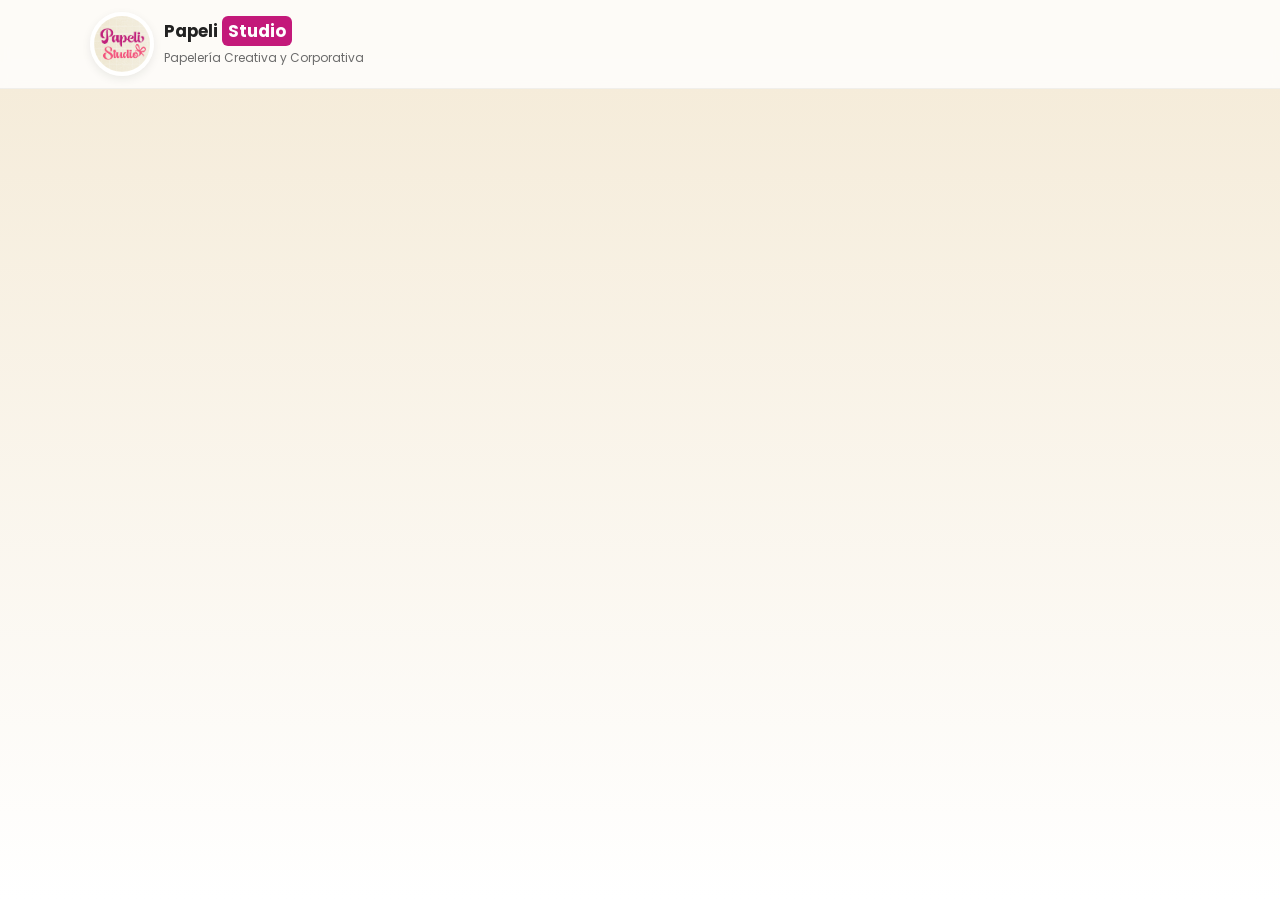
==== Login.html @ 356058ea "Avance Login" ====
<!DOCTYPE html>
<html lang="en">
<head>
    <meta charset="utf-8" />
    <meta name="viewport" content="width=device-width,initial-scale=1" />
    <title>Papeli Studio</title>
    <meta name="description" content="Papeli Studio — Papelería creativa y corporativa. Diseños, sublimación y regalos personalizados." />

    <!-- Google Fonts -->
    <link href="https://fonts.googleapis.com/css2?family=Pacifico&family=Poppins:wght@300;400;600;700&display=swap" rel="stylesheet">

    <!-- Swiper CSS -->
    <link rel="stylesheet" href="https://unpkg.com/swiper@9/swiper-bundle.min.css"/>

    <!-- Font Awesome for icons -->
    <link rel="stylesheet" href="https://cdnjs.cloudflare.com/ajax/libs/font-awesome/6.5.0/css/all.min.css" integrity="sha512-..." crossorigin="anonymous" referrerpolicy="no-referrer" />

    <!-- Your styles -->
    <link rel="stylesheet" href="papeli.css" />
</head>
<body>
    <!-- NAV -->
    <header class="header">
    <div class="container nav-wrap">
        <div class="brand">
        <img src="FOTO DE PERFIL.jpg" alt="Papeli Studio logo" class="logo"/>
        <div class="brand-text">
            <span class="brand-name">Papeli<span class="brand-accent">Studio</span></span>
            <small class="brand-sub">Papelería Creativa y Corporativa</small>
        </div>
        </div>
</body>
</html>
---- papeli.css ----
:root{
  --magenta: #c3197a;      /* deep magenta (logo) */
  --pink: #ff6b93;         /* lighter pink accent */
  --beige: #f4ead6;        /* background */
  --muted: #6b6b6b;
  --white: #ffffff;
  --max-width: 1100px;
  --radius: 14px;
}

*{box-sizing:border-box}
html,body{height:100%}
body{
  margin:0;
  font-family: 'Poppins', system-ui, -apple-system, "Segoe UI", Roboto, "Helvetica Neue", Arial;
  color:#222;
  background: linear-gradient(180deg,var(--beige) 0%, #fff 100%);
  -webkit-font-smoothing:antialiased;
  -moz-osx-font-smoothing:grayscale;
  line-height:1.5;
}

/* Container */
.container{
  width:90%;
  max-width:var(--max-width);
  margin:0 auto;
}

/* HEADER */
.header{
  background: rgba(255,255,255,0.8);
  backdrop-filter: blur(4px);
  position: sticky;
  top:0;
  z-index:60;
  border-bottom: 1px solid rgba(0,0,0,0.05);
}

.nav-wrap{
  display:flex;
  align-items:center;
  justify-content:space-between;
  gap:1rem;
  padding:12px 0;
}

/* Brand */
.brand{
  display:flex;
  align-items:center;
  gap:10px;
}
.logo{
  width:64px;
  height:64px;
  object-fit:cover;
  border-radius:50%;
  border:4px solid rgba(255,255,255,0.9);
  box-shadow:0 3px 10px rgba(0,0,0,0.08);
}
.brand-name{
  font-weight:700;
  display:block;
  font-size:1.05rem;
  text-transform:none;
}
.brand-accent{
  color:var(--white);
  background:var(--magenta);
  padding:3px 6px;
  border-radius:6px;
  margin-left:4px;
  font-weight:700;
  color:#fff;
  font-family: 'Poppins', sans-serif;
}
.brand-sub{
  font-size:0.75rem;
  color:var(--muted);
}

/* NAV */
.nav ul{
  list-style:none;
  display:flex;
  gap:18px;
  margin:0;
  padding:0;
}
.nav a{
  text-decoration:none;
  color:#222;
  font-weight:600;
  font-size:0.95rem;
  transition: all .18s ease;
}
.nav a:hover{ color:var(--magenta); transform:translateY(-2px); }

.nav-actions{ display:flex; align-items:center; gap:8px; }
.btn{
  display:inline-flex;
  align-items:center;
  justify-content:center;
  gap:8px;
  padding:9px 14px;
  border-radius:10px;
  text-decoration:none;
  font-weight:600;
  cursor:pointer;
}
.btn.primary{
  background: linear-gradient(90deg,var(--magenta), var(--pink));
  color:var(--white);
  box-shadow: 0 6px 18px rgba(195,25,122,0.15);
}
.btn.outline{
  background:transparent;
  border:2px solid rgba(0,0,0,0.06);
  color:#333;
}
.btn.login{
  border: 1px solid rgba(0,0,0,0.07);
  padding:8px 12px;
  border-radius:8px;
  background:transparent;
}

/* Hamburger */
.hamburger{ display:none; background:none; border:0; cursor:pointer; padding:8px; }
.hamburger span{ display:block; width:22px; height:2px; background:#333; margin:4px 0; border-radius:2px; }

/* HERO */
.hero{
  padding:56px 0 36px;
  text-align:center;
}
.hero-inner{ padding:36px 0; }
.hero-title{
  font-family: 'Pacifico', cursive;
  font-size: clamp(2rem, 6vw, 4.25rem);
  margin:0;
  color:var(--magenta);
  letter-spacing: -1px;
}
.hero-sub{
  color:var(--muted);
  font-size:1.05rem;
  margin-top:10px;
  margin-bottom:18px;
}

/* SECTIONS */
.section{
  padding:48px 0;
}
.section-title{
  font-size:1.6rem;
  margin:0 0 18px;
  color:#222;
}

/* PRODUCTS / Swiper */
.swiper{
  padding:24px 0 36px;
}
.swiper-wrapper{ align-items:stretch; }
.card{
  background: #fff;
  border-radius: var(--radius);
  overflow:hidden;
  box-shadow: 0 8px 24px rgba(0,0,0,0.06);
  display:flex;
  flex-direction:column;
  height:100%;
}
.card img{ width:100%; height:220px; object-fit:contain; background-color:#fff; display:block; }
.card figcaption{ padding:14px; display:flex; flex-direction:column; gap:6px; flex:1; }
.card h3{ margin:0; font-size:1.05rem; }
.card p{ margin:0; color:var(--muted); font-size:0.93rem; }
.price{ margin-top:auto; font-weight:700; color:var(--magenta); }

/* ABOUT */
.about-grid{
  display:grid;
  grid-template-columns: 1fr 1fr;
  gap:28px;
  align-items:center;
}
.about-text p{ color:var(--muted); }
.about-list{ padding-left:18px; color:var(--muted); }

/* CONTACT GRID */
.contact-grid{
  display:grid;
  grid-template-columns: 1fr 1fr;
  gap:28px;
  align-items:start;
}
.contact-form{ display:flex; flex-direction:column; gap:12px; background:#fff; padding:18px; border-radius:12px; box-shadow: 0 8px 20px rgba(0,0,0,0.05); }
.contact-form label{ font-size:0.9rem; color:#333; display:block; }
.contact-form input, .contact-form textarea{
  width:100%;
  padding:10px 12px;
  border-radius:8px;
  border:1px solid rgba(0,0,0,0.08);
  font-family:inherit;
}
.contact-links {
  display: flex;
  flex-direction: column; /* 🔽 los pone uno debajo del otro */
  align-items: flex-start; /* alinea a la izquierda */
  gap: 10px; /* espacio entre Instagram y WhatsApp */
}

.contact-links .social {
  color: #333;
  text-decoration: none;
  font-size: 1.1rem;
  display: flex;
  align-items: center;
  gap: 8px;
  transition: color 0.3s ease;
}

.contact-links .social:hover {
  color: #ff7bbf; /* 💖 color del estilo Papeli Studio */
}


/* FOOTER */
.footer{
  background: #fff;
  padding:28px 0 12px;
  border-top:1px solid rgba(0,0,0,0.04);
  margin-top:30px;
}
.footer-grid{
  display:flex;
  justify-content:space-between;
  gap:20px;
  align-items:center;
}
.footer-links a{ display:block; text-decoration:none; color:var(--muted); margin-bottom:6px; }
.social-row a{ margin-right:10px; color:var(--magenta); font-size:1.2rem; }
.brand-foot{ margin:0; color:var(--muted); }

/* copyright */
.copyright{ margin-top:12px; color:var(--muted); font-size:0.9rem; text-align:center; }

/* WhatsApp floating */
.whatsapp-float{
  position:fixed;
  right:18px;
  bottom:20px;
  background: linear-gradient(180deg,var(--magenta), var(--pink));
  color:#fff;
  width:56px;
  height:56px;
  border-radius:50%;
  display:flex;
  align-items:center;
  justify-content:center;
  box-shadow: 0 8px 20px rgba(0,0,0,0.18);
  z-index:120;
  text-decoration:none;
  transition: transform .18s ease;
}
.whatsapp-float:hover{ transform:translateY(-5px); }

/* Ajuste de la imagen en la sección Quiénes Somos */
.about-image {
  display: flex;
  align-items: center;
  justify-content: center;
  margin-top: 40px;
}

.about-image img {
  width: 100%;
  max-width: 500px;         /* evita que se agrande demasiado */
  height: auto;
  border-radius: 20px;      /* bordes suaves tipo Papeli Studio */
  object-fit: cover;        /* mantiene proporción y llena el espacio */
  box-shadow: 0 8px 25px rgba(0, 0, 0, 0.08); /* sombra suave */
  transition: transform 0.3s ease;
}

.about-image img:hover {
  transform: scale(1.03);   /* pequeño efecto al pasar el mouse */
}




/* Responsive */
@media (max-width:900px){
  .about-grid{ grid-template-columns: 1fr; }
  .contact-grid{ grid-template-columns: 1fr; }
  .nav ul{ display:none; }
  .hamburger{ display:block; }
  .nav.open ul{ display:flex; flex-direction:column; gap:10px; background: #fff; position:absolute; right:14px; top:74px; padding:12px; border-radius:10px; box-shadow:0 12px 30px rgba(0,0,0,0.08); }
  .nav.open ul a{ font-weight:600; }
}

/* Small devices */
@media (max-width:480px){
  .brand-name{ font-size:0.95rem; }
  .hero-sub{ font-size:0.95rem; }
  .btn{ padding:8px 10px; font-size:0.95rem; }
}


@media (max-width: 900px) {
  .about-image img {
    max-width: 90%;
    margin-top: 20px;
  }
}
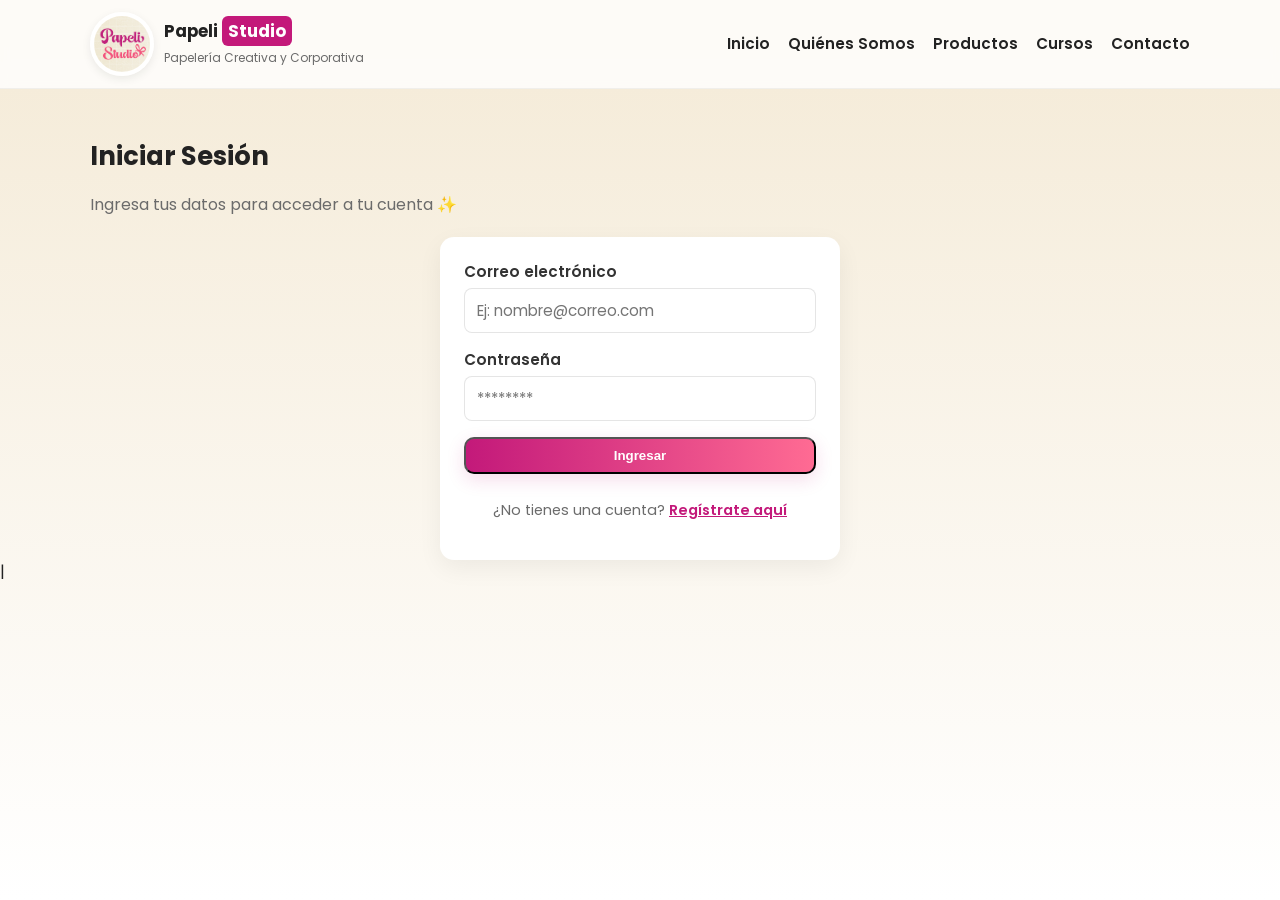
==== commit 7242287f: "Creacion Registro y avance con login" ====
--- a/Login.html
+++ b/Login.html
@@ -1,33 +1,68 @@
 <!DOCTYPE html>
-<html lang="en">
+<html lang="es">
 <head>
     <meta charset="utf-8" />
-    <meta name="viewport" content="width=device-width,initial-scale=1" />
-    <title>Papeli Studio</title>
-    <meta name="description" content="Papeli Studio — Papelería creativa y corporativa. Diseños, sublimación y regalos personalizados." />
+    <meta name="viewport" content="width=device-width, initial-scale=1" />
+    <title>Iniciar Sesión — Papeli Studio</title>
+    <meta name="description" content="Inicia sesión en Papeli Studio para acceder a tus pedidos y cursos personalizados.">
 
-    <!-- Google Fonts -->
+    <!-- Fuentes y estilos -->
     <link href="https://fonts.googleapis.com/css2?family=Pacifico&family=Poppins:wght@300;400;600;700&display=swap" rel="stylesheet">
+    <link rel="stylesheet" href="https://unpkg.com/swiper@9/swiper-bundle.min.css"/>
+    <link rel="stylesheet" href="https://cdnjs.cloudflare.com/ajax/libs/font-awesome/6.5.0/css/all.min.css" crossorigin="anonymous" />
+    <link rel="stylesheet" href="papeli.css" />
+    </head>
+    <body>
 
-    <!-- Swiper CSS -->
-    <link rel="stylesheet" href="https://unpkg.com/swiper@9/swiper-bundle.min.css"/>
-
-    <!-- Font Awesome for icons -->
-    <link rel="stylesheet" href="https://cdnjs.cloudflare.com/ajax/libs/font-awesome/6.5.0/css/all.min.css" integrity="sha512-..." crossorigin="anonymous" referrerpolicy="no-referrer" />
-
-    <!-- Your styles -->
-    <link rel="stylesheet" href="papeli.css" />
-</head>
-<body>
     <!-- NAV -->
     <header class="header">
-    <div class="container nav-wrap">
+        <div class="container nav-wrap">
         <div class="brand">
-        <img src="FOTO DE PERFIL.jpg" alt="Papeli Studio logo" class="logo"/>
-        <div class="brand-text">
+            <img src="FOTO DE PERFIL.jpg" alt="Papeli Studio logo" class="logo"/>
+            <div class="brand-text">
             <span class="brand-name">Papeli<span class="brand-accent">Studio</span></span>
             <small class="brand-sub">Papelería Creativa y Corporativa</small>
+            </div>
         </div>
+        <nav class="nav" id="nav">
+            <ul>
+            <li><a href="index.html">Inicio</a></li>
+            <li><a href="#about">Quiénes Somos</a></li>
+            <li><a href="#products">Productos</a></li>
+            <li><a href="#courses">Cursos</a></li>
+            <li><a href="#contact">Contacto</a></li>
+            </ul>
+        </nav>
         </div>
+    </header>
+
+    <!-- LOGIN -->
+    <section class="section" id="login">
+        <div class="container">
+            <h2 class="section-title">Iniciar Sesión</h2>
+            <p style="color: var(--muted); margin-bottom: 20px;">
+                Ingresa tus datos para acceder a tu cuenta ✨
+            </p>
+
+            <form class="login-form" action="#" method="post">
+            <div class="form-group">
+                <label for="correo">Correo electrónico</label>
+                <input type="email" id="correo" name="correo" placeholder="Ej: nombre@correo.com" required>
+            </div>
+
+            <div class="form-group">
+                <label for="contrasena">Contraseña</label>
+                <input type="password" id="contrasena" name="contrasena" placeholder="********" required>
+            </div>
+
+            <button type="submit" class="btn primary">Ingresar</button>
+
+            <p class="form-footer">
+                ¿No tienes una cuenta?
+                <a href="Registro.html" style="color: var(--magenta); font-weight: 600;">Regístrate aquí</a>
+            </p>
+            </form>
+        </div>
+    |</section>
 </body>
-</html>+</html>
--- a/papeli.css
+++ b/papeli.css
@@ -317,3 +317,96 @@
     margin-top: 20px;
   }
 }
+/* FORMULARIO DE REGISTRO */
+.register-form {
+  background: #fff;
+  padding: 24px;
+  border-radius: 14px;
+  box-shadow: 0 8px 25px rgba(0, 0, 0, 0.06);
+  display: flex;
+  flex-direction: column;
+  gap: 16px;
+  max-width: 500px;
+  margin: 0 auto;
+}
+
+.register-form label {
+  font-weight: 600;
+  font-size: 0.95rem;
+  color: #333;
+  margin-bottom: 4px;
+  display: block;
+}
+
+.register-form input {
+  width: 100%;
+  padding: 10px 12px;
+  border: 1px solid rgba(0, 0, 0, 0.1);
+  border-radius: 8px;
+  font-family: inherit;
+  font-size: 0.95rem;
+  transition: border-color 0.2s ease;
+}
+
+.register-form input:focus {
+  outline: none;
+  border-color: var(--magenta);
+  box-shadow: 0 0 0 3px rgba(195, 25, 122, 0.15);
+}
+
+/* Responsive */
+@media (max-width: 600px) {
+  .register-form {
+    padding: 18px;
+  }
+}
+/* FORMULARIO DE LOGIN */
+.login-form {
+  background: #fff;
+  padding: 24px;
+  border-radius: 14px;
+  box-shadow: 0 8px 25px rgba(0, 0, 0, 0.06);
+  display: flex;
+  flex-direction: column;
+  gap: 16px;
+  max-width: 400px;
+  margin: 0 auto;
+}
+
+.login-form label {
+  font-weight: 600;
+  font-size: 0.95rem;
+  color: #333;
+  margin-bottom: 4px;
+  display: block;
+}
+
+.login-form input {
+  width: 100%;
+  padding: 10px 12px;
+  border: 1px solid rgba(0, 0, 0, 0.1);
+  border-radius: 8px;
+  font-family: inherit;
+  font-size: 0.95rem;
+  transition: border-color 0.2s ease;
+}
+
+.login-form input:focus {
+  outline: none;
+  border-color: var(--magenta);
+  box-shadow: 0 0 0 3px rgba(195, 25, 122, 0.15);
+}
+
+.login-form .form-footer {
+  text-align: center;
+  margin-top: 10px;
+  font-size: 0.9rem;
+  color: var(--muted);
+}
+
+/* Responsive */
+@media (max-width: 600px) {
+  .login-form {
+    padding: 18px;
+  }
+}
